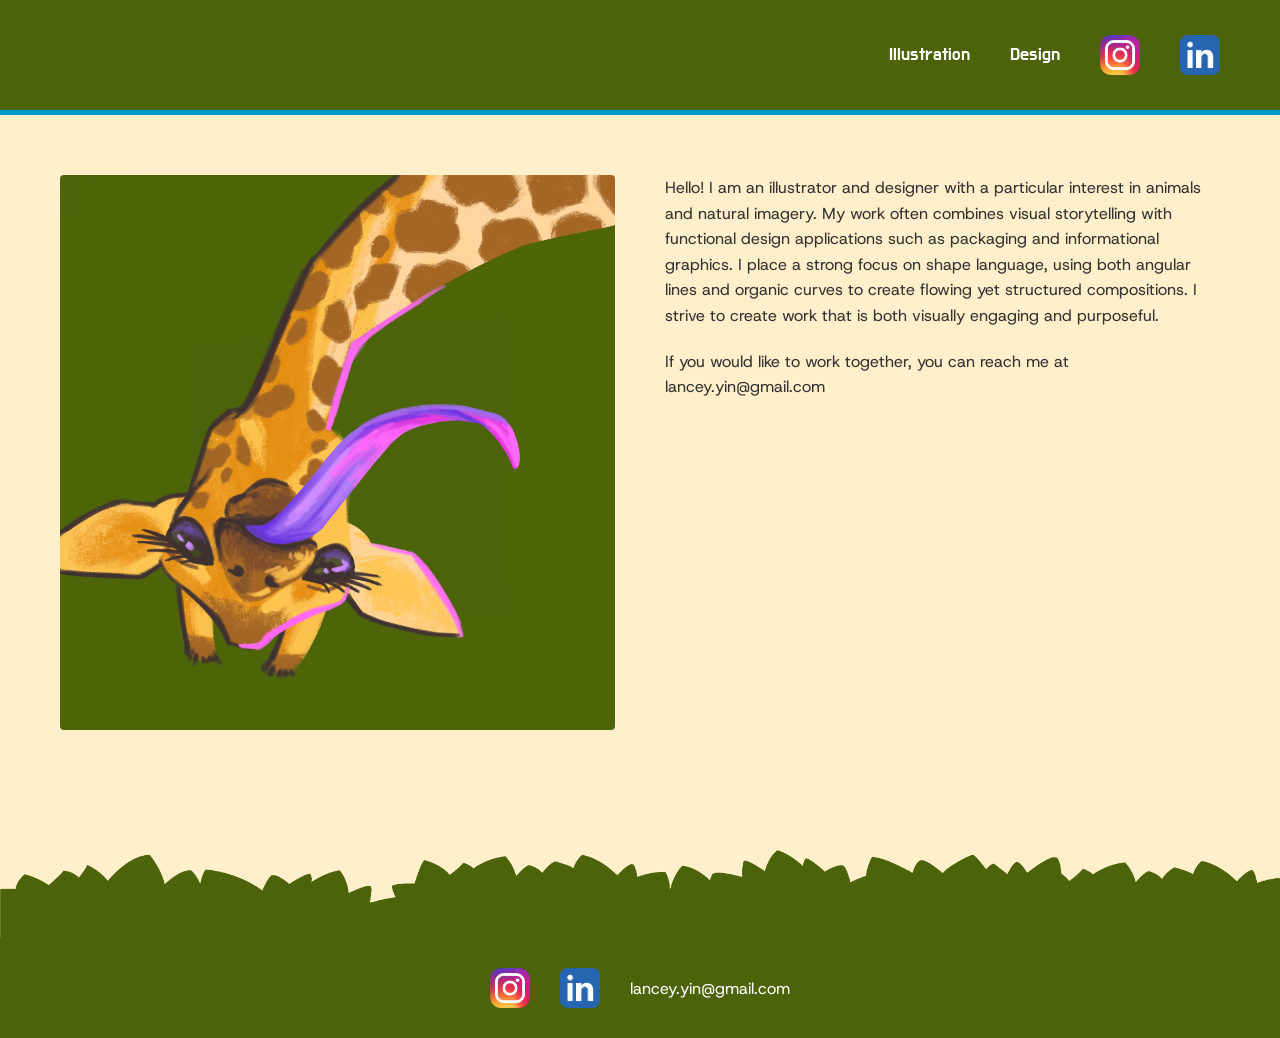
==== index.html @ ee48d273 "Update index.html hedaer" ====
<!DOCTYPE html>
<html lang="en">
<head>
    <meta charset="UTF-8">
    <meta name="viewport" content="width=device-width, initial-scale=1.0">
    <title>Lancey Yin - Illustrator & Designer</title>
    <link href="https://fonts.googleapis.com/css2?family=Do+Hyeon&family=Host+Grotesk:wght@400;600&display=swap" rel="stylesheet">
    <link rel="stylesheet" href="styles.css">
</head>
<body>
    <!-- Header -->
<header class="header">
    <div class="container">
        <a href="index.html" class="logo"></a>        
        <nav class="nav">
            <a href="illustration.html">Illustration</a>
            <a href="design.html">Design</a>
            <a href="https://www.instagram.com/giraffemandraws/" class="social-icon instagram-icon"></a>
            <a href="https://www.linkedin.com/in/lancey-yin/" class="social-icon linkedin-icon"></a>
        </nav>
    </div>
</header>

    <!-- Main Content -->
    <main class="main-content">
        <div class="container">
            <section class="about-section">
                <img src="assets/Bio Image.png" alt="Bio Image" class="bio-image">
                <div class="about-text">
                    <p>Hello! I am an illustrator and designer with a particular interest in animals and natural imagery. My work often combines visual storytelling with functional design applications such as packaging and informational graphics. I place a strong focus on shape language, using both angular lines and organic curves to create flowing yet structured compositions. I strive to create work that is both visually engaging and purposeful.</p>
                    <p>If you would like to work together, you can reach me at lancey.yin@gmail.com</p>
                </div>
            </section>
        </div>
    </main>

    <!-- Footer -->
    <img src="assets/footer image.png" alt="Footer decoration" class="footer-decoration">
    <footer class="footer">
        <div class="container">
            <div class="footer-content">
                <a href="https://www.instagram.com/giraffemandraws/" class="social-icon instagram-icon"></a>
                <a href="https://www.linkedin.com/in/lancey-yin/" class="social-icon linkedin-icon"></a>
                <span class="footer-email">lancey.yin@gmail.com</span>
            </div>
        </div>
    </footer>
</body>
</html>
---- styles.css ----
* { margin: 0; padding: 0; box-sizing: border-box; }
body { font-family: 'Host Grotesk', sans-serif; background-color: #FFEFCA; color: #333; }
.container { max-width: 1200px; margin: 0 auto; padding: 0 20px; }
.header { background-color: #4C630A; padding: 30px 0; border-bottom: 5px solid #0099cc; }
.header .container { display: flex; justify-content: space-between; align-items: center; }
.logo {
  display: block;
  width: auto;   /* set this manually */
  height: 50px;   /* set this manually */
  background-image: url('assets/icon-logo text long.png');
  background-size: contain;
  background-repeat: no-repeat;
  background-position: center;
}
.nav { display: flex; gap: 40px; align-items: center; }
.nav a:not(.social-icon) { font-family: 'Do Hyeon', sans-serif; font-size: 18px; color: white; text-decoration: none; transition: opacity 0.3s; }
.nav a:not(.social-icon):hover { opacity: 0.8; }
.social-icon { width: 40px; height: 40px; display: inline-block; border-radius: 4px; cursor: pointer; transition: transform 0.2s; background-size: contain; background-repeat: no-repeat; background-position: center; }
.social-icon:hover { transform: scale(1.1); }
.instagram-icon { background-image: url('assets/icon-instragram small.png'); }
.linkedin-icon { background-image: url('assets/icon-linkedin small.png'); }
.main-content { padding: 60px 0; background-color: #FFEFCA; min-height: calc(100vh - 300px); }
.about-section { display: grid; grid-template-columns: 1fr 1fr; gap: 50px; align-items: start; }
.bio-image { width: 100%; height: auto; border-radius: 4px; }
.about-text { display: flex; flex-direction: column; gap: 20px; font-size: 16px; line-height: 1.6; }
.footer-decoration { width: 100%; height: auto; display: block; margin-top: 60px; margin-bottom: -5px; }
.footer { background-color: #4C630A; padding: 30px 0; margin-top: 0px; position: relative; }
.footer .container { display: flex; justify-content: center; align-items: center; }
.footer-content { display: flex; gap: 30px; align-items: center; }
.footer-email { font-family: 'Host Grotesk', sans-serif; color: white; font-size: 16px; }

/* Portfolio Items */
.portfolio-item { display: grid; grid-template-columns: 1fr 1fr; gap: 40px; align-items: start; margin-bottom: 30px; cursor: pointer; }
.portfolio-image { width: 100%; height: auto; border-radius: 4px; }
.portfolio-text h2 { font-family: 'Do Hyeon', sans-serif; font-size: 28px; color: #333; margin-bottom: 15px; }
.portfolio-text p { font-family: 'Host Grotesk', sans-serif; font-size: 16px; line-height: 1.6; color: #333; }

/* Modal */
.modal { display: none; position: fixed; z-index: 1000; left: 0; top: 0; width: 100%; height: 100%; background-color: rgba(0, 0, 0, 0.5); animation: fadeIn 0.3s ease-in; overflow: hidden; }
.modal.show { display: flex; align-items: flex-end; }
.modal-content { background-color: #FFEFCA; width: 100%; padding: 40px 20px; max-height: 90vh; overflow-y: auto; animation: slideUp 0.5s ease-out; max-width: 1240px; margin: 0 auto; border-radius: 8px 8px 0 0; scrollbar-width: none; -ms-overflow-style: none; }
.modal-content::-webkit-scrollbar { display: none; }
.modal-header { display: flex; flex-direction: column; align-items: flex-start; gap: 12px; margin-bottom: 30px; }
.close-btn { font-family: 'Do Hyeon', sans-serif; font-size: 24px; cursor: pointer; background: none; border: none; color: #333; }
.modal-title { font-family: 'Do Hyeon', sans-serif; font-size: 32px; color: #333; }
.modal-description { font-family: 'Host Grotesk', sans-serif; font-size: 16px; line-height: 1.6; color: #333; margin-bottom: 40px; max-width: 1200px; }
.gallery-grid { display: grid; grid-template-columns: repeat(auto-fit, minmax(250px, 1fr)); gap: 30px; margin-bottom: 40px; max-width: 1200px; }
.gallery-item { width: 100%; height: auto; }
.gallery-item img { width: 100%; height: auto; border-radius: 4px; }
.modal-footer { display: flex; justify-content: center; margin-top: 40px; }
.close-btn-footer { font-family: 'Do Hyeon', sans-serif; font-size: 18px; cursor: pointer; background: none; border: none; color: #333; }

/* Animations */
@keyframes fadeIn { from { opacity: 0; } to { opacity: 1; } }
@keyframes slideUp { from { transform: translateY(100%); } to { transform: translateY(0); } }

/* Illustration Page */
.section-title { font-family: 'Do Hyeon', sans-serif; font-size: 24px; color: #333; text-align: center; margin-bottom: 30px; }
.illus-grid { margin-bottom: 60px; }
.narrative-grid { display: flex; gap: 20px; justify-content: center; }
.narrative-thumb { width: 45%; height: 300px; object-fit: cover; border-radius: 4px; cursor: pointer; transition: opacity 0.2s; }
.narrative-thumb:hover { opacity: 0.85; }
.personal-grid { columns: 3; column-gap: 10px; }
.personal-img { width: 100%; height: auto; border-radius: 4px; cursor: pointer; transition: opacity 0.2s; display: block; margin-bottom: 10px; break-inside: avoid; }
.personal-img:hover { opacity: 0.85; }

/* Lightbox */
.lightbox { display: none; position: fixed; z-index: 2000; left: 0; top: 0; width: 100%; height: 100%; background-color: rgba(0,0,0,0.85); justify-content: center; align-items: center; overflow: hidden; }
.lightbox.show { display: flex; }
.lightbox-close { position: absolute; top: 20px; left: 20px; font-family: 'Do Hyeon', sans-serif; font-size: 20px; color: white; background: none; border: none; cursor: pointer; z-index: 2001; }
.lightbox-hint { position: absolute; bottom: 20px; left: 50%; transform: translateX(-50%); font-family: 'Host Grotesk', sans-serif; font-size: 13px; color: rgba(255,255,255,0.6); z-index: 2001; pointer-events: none; }
#lightbox-img { max-width: 90vw; max-height: 90vh; width: auto; height: auto; border-radius: 4px; cursor: zoom-in; transform-origin: center center; transition: transform 0.1s ease; user-select: none; -webkit-user-drag: none; }
#lightbox-img.zoomed { cursor: grab; }
#lightbox-img.dragging { cursor: grabbing; transition: none; }

/* Responsive */
@media (max-width: 768px) { .about-section { grid-template-columns: 1fr; } .nav { gap: 20px; } .nav a:not(.social-icon) { font-size: 14px; } .portfolio-item { grid-template-columns: 1fr; } .gallery-grid { grid-template-columns: 1fr; } .narrative-grid { flex-direction: column; align-items: center; } .narrative-thumb { width: 100%; height: 250px; } .personal-grid { columns: 2; } }
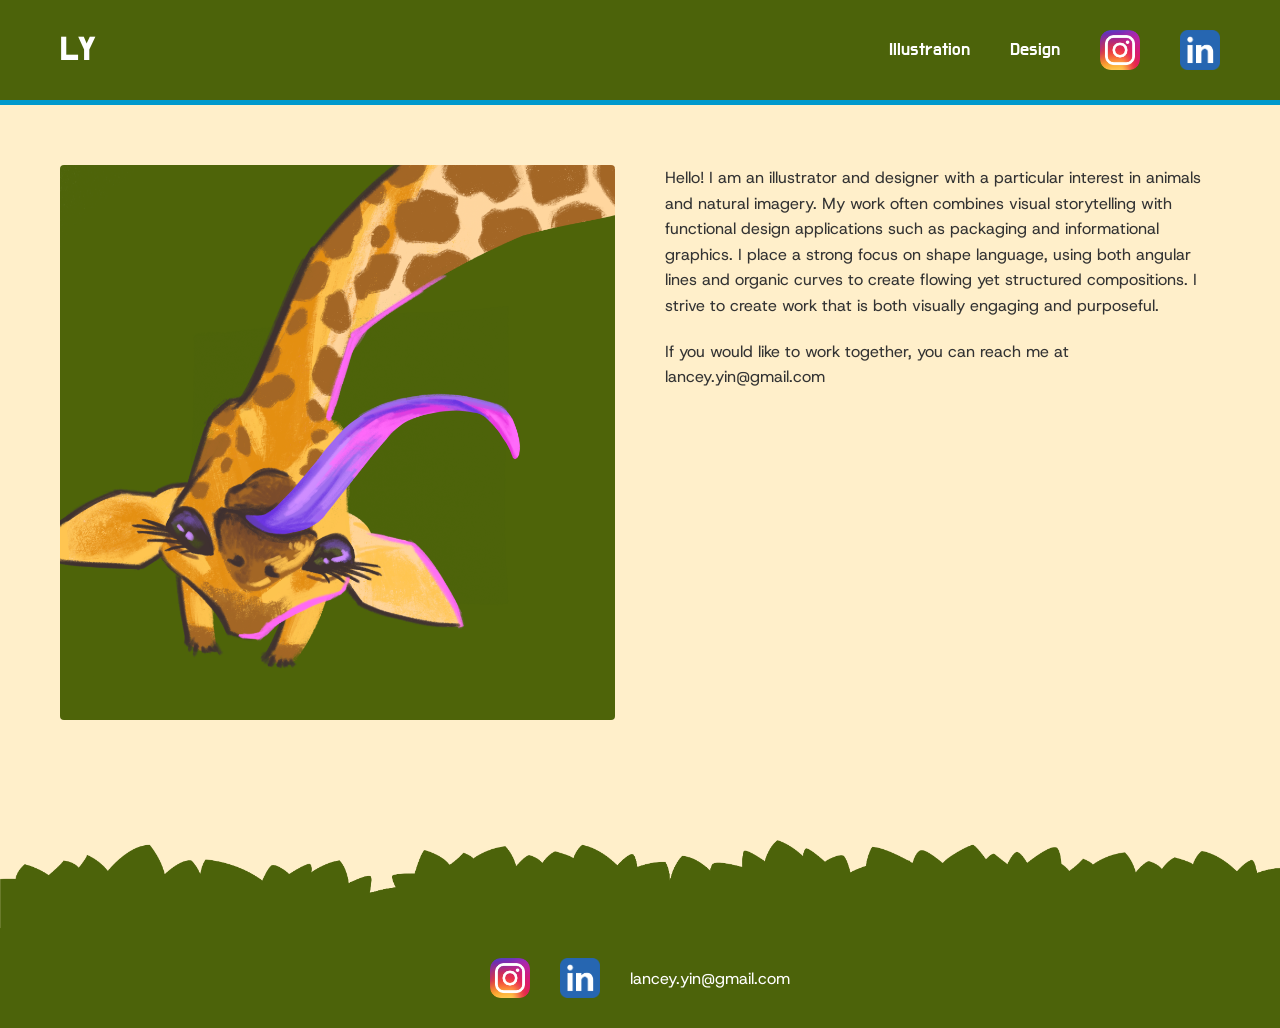
==== commit 407e9e89: "restored to old file" ====
--- a/index.html
+++ b/index.html
@@ -9,17 +9,17 @@
 </head>
 <body>
     <!-- Header -->
-<header class="header">
-    <div class="container">
-        <a href="index.html" class="logo"></a>        
-        <nav class="nav">
-            <a href="illustration.html">Illustration</a>
-            <a href="design.html">Design</a>
-            <a href="https://www.instagram.com/giraffemandraws/" class="social-icon instagram-icon"></a>
-            <a href="https://www.linkedin.com/in/lancey-yin/" class="social-icon linkedin-icon"></a>
-        </nav>
-    </div>
-</header>
+    <header class="header">
+        <div class="container">
+            <div class="logo">LY</div>
+            <nav class="nav">
+                <a href="illustration.html">Illustration</a>
+                <a href="design.html">Design</a>
+                <a href="https://www.instagram.com/giraffemandraws/" class="social-icon instagram-icon"></a>
+                <a href="https://www.linkedin.com/in/lancey-yin/" class="social-icon linkedin-icon"></a>
+            </nav>
+        </div>
+    </header>
 
     <!-- Main Content -->
     <main class="main-content">
--- a/styles.css
+++ b/styles.css
@@ -3,15 +3,7 @@
 .container { max-width: 1200px; margin: 0 auto; padding: 0 20px; }
 .header { background-color: #4C630A; padding: 30px 0; border-bottom: 5px solid #0099cc; }
 .header .container { display: flex; justify-content: space-between; align-items: center; }
-.logo {
-  display: block;
-  width: auto;   /* set this manually */
-  height: 50px;   /* set this manually */
-  background-image: url('assets/icon-logo text long.png');
-  background-size: contain;
-  background-repeat: no-repeat;
-  background-position: center;
-}
+.logo { font-family: 'Do Hyeon', sans-serif; font-size: 32px; color: white; font-weight: bold; }
 .nav { display: flex; gap: 40px; align-items: center; }
 .nav a:not(.social-icon) { font-family: 'Do Hyeon', sans-serif; font-size: 18px; color: white; text-decoration: none; transition: opacity 0.3s; }
 .nav a:not(.social-icon):hover { opacity: 0.8; }
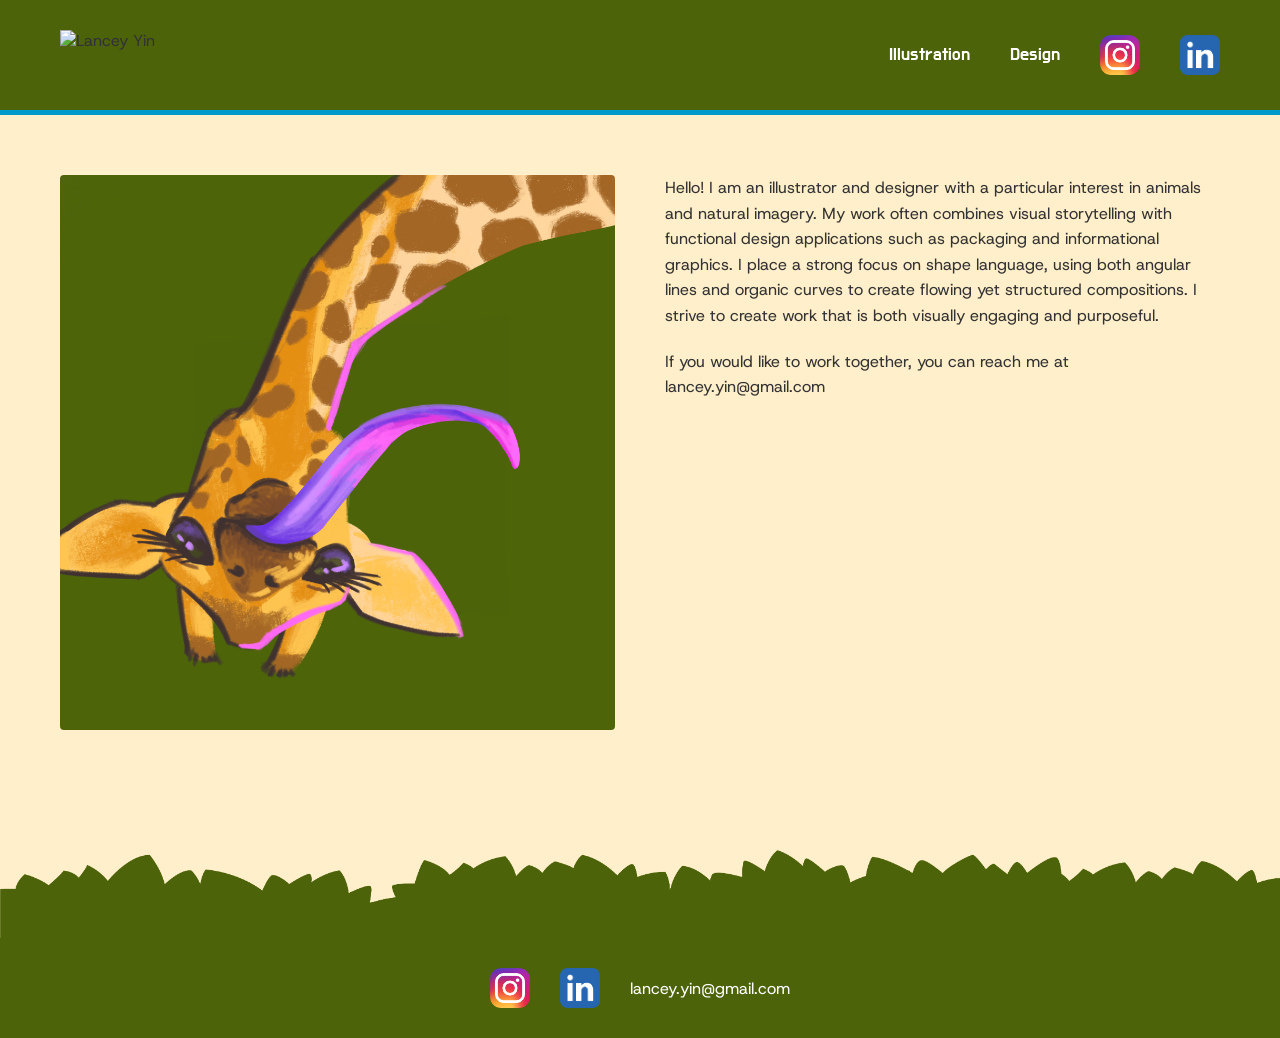
==== commit a156b540: "header image test" ====
--- a/index.html
+++ b/index.html
@@ -11,7 +11,7 @@
     <!-- Header -->
     <header class="header">
         <div class="container">
-            <div class="logo">LY</div>
+            <img src="assets/icon-logo text.png" alt="Lancey Yin" class="logo">
             <nav class="nav">
                 <a href="illustration.html">Illustration</a>
                 <a href="design.html">Design</a>
--- a/styles.css
+++ b/styles.css
@@ -3,7 +3,7 @@
 .container { max-width: 1200px; margin: 0 auto; padding: 0 20px; }
 .header { background-color: #4C630A; padding: 30px 0; border-bottom: 5px solid #0099cc; }
 .header .container { display: flex; justify-content: space-between; align-items: center; }
-.logo { font-family: 'Do Hyeon', sans-serif; font-size: 32px; color: white; font-weight: bold; }
+.logo { display: block; height: 50px; width: auto; }
 .nav { display: flex; gap: 40px; align-items: center; }
 .nav a:not(.social-icon) { font-family: 'Do Hyeon', sans-serif; font-size: 18px; color: white; text-decoration: none; transition: opacity 0.3s; }
 .nav a:not(.social-icon):hover { opacity: 0.8; }
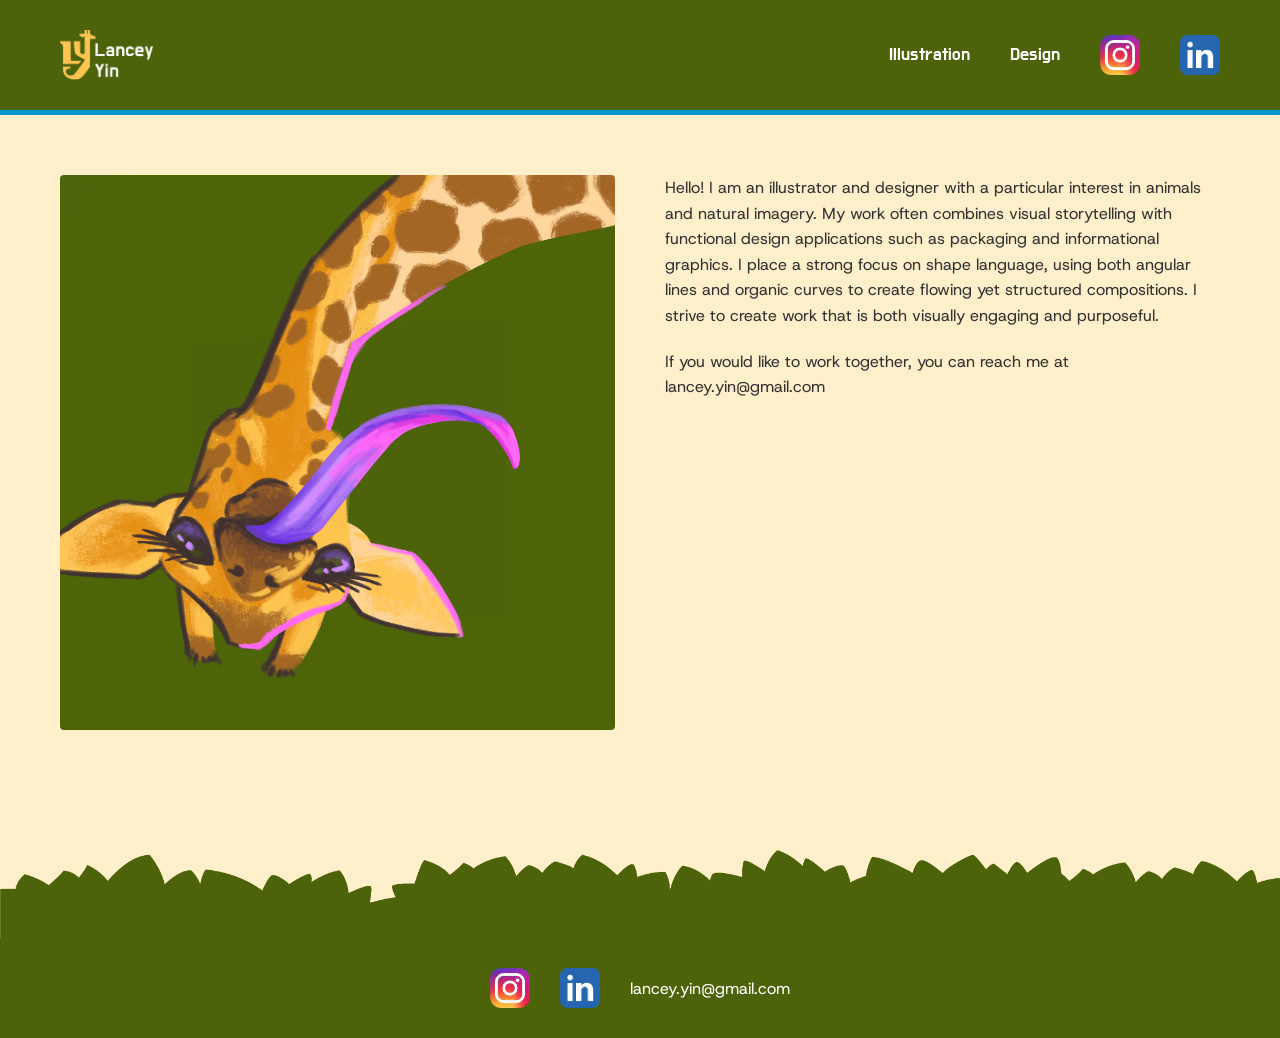
==== commit 13227ea1: "Update index.html" ====
--- a/index.html
+++ b/index.html
@@ -11,7 +11,7 @@
     <!-- Header -->
     <header class="header">
         <div class="container">
-            <img src="assets/icon-logo text.png" alt="Lancey Yin" class="logo">
+            <img src="assets/Icon-logo text.png" alt="Lancey Yin" class="logo">
             <nav class="nav">
                 <a href="illustration.html">Illustration</a>
                 <a href="design.html">Design</a>
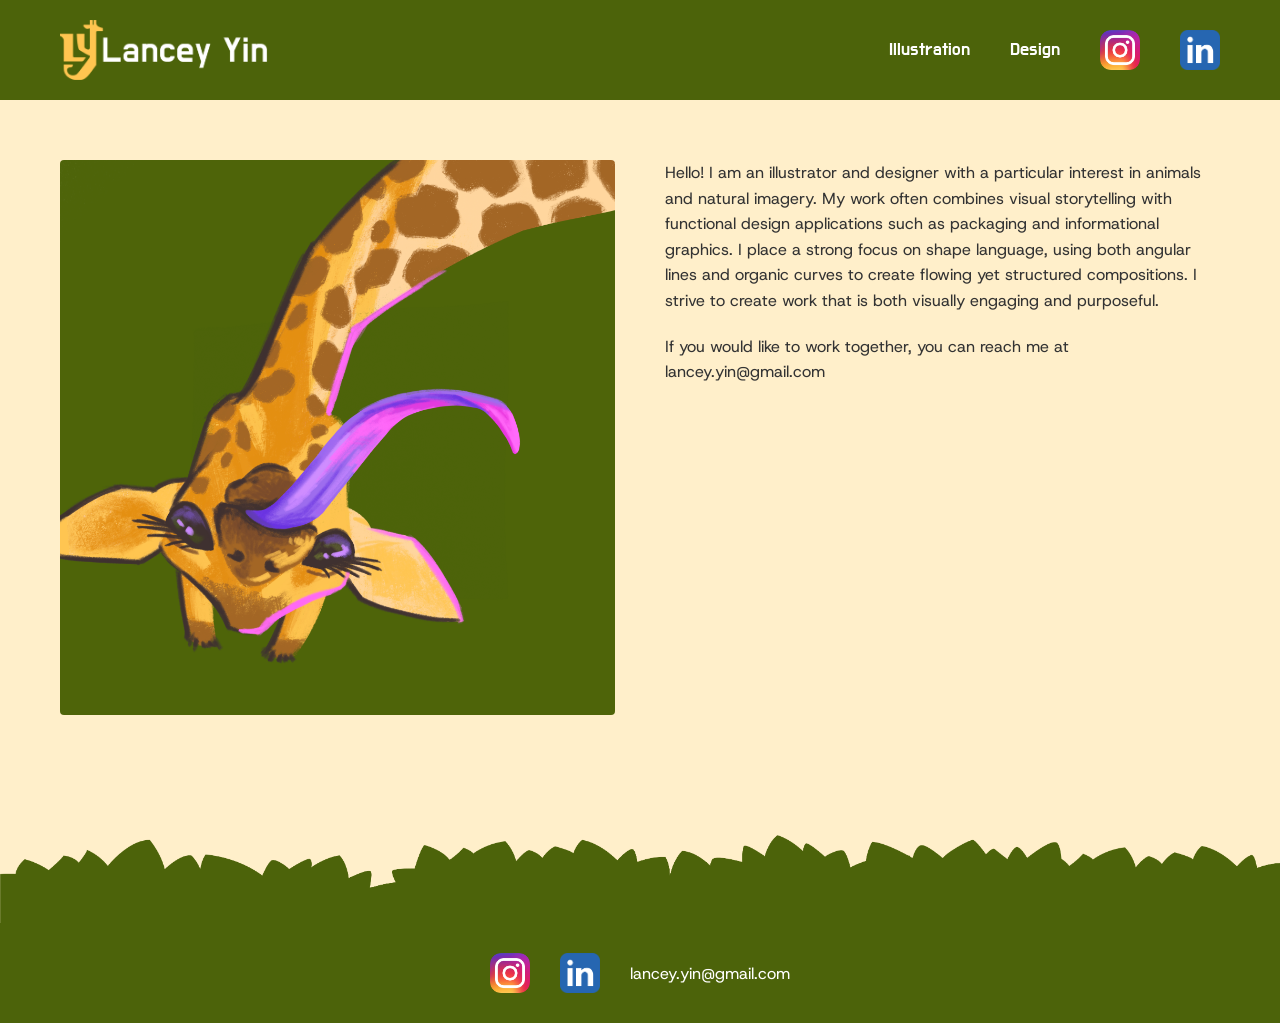
==== commit 35932b03: "relinked to long logo" ====
--- a/index.html
+++ b/index.html
@@ -11,7 +11,7 @@
     <!-- Header -->
     <header class="header">
         <div class="container">
-            <img src="assets/Icon-logo text.png" alt="Lancey Yin" class="logo">
+            <img src="assets/icon-logo text long.png" alt="Lancey Yin" class="logo">
             <nav class="nav">
                 <a href="illustration.html">Illustration</a>
                 <a href="design.html">Design</a>
--- a/styles.css
+++ b/styles.css
@@ -1,9 +1,9 @@
 * { margin: 0; padding: 0; box-sizing: border-box; }
 body { font-family: 'Host Grotesk', sans-serif; background-color: #FFEFCA; color: #333; }
 .container { max-width: 1200px; margin: 0 auto; padding: 0 20px; }
-.header { background-color: #4C630A; padding: 30px 0; border-bottom: 5px solid #0099cc; }
+.header { background-color: #4C630A; padding: 20px 0; }
 .header .container { display: flex; justify-content: space-between; align-items: center; }
-.logo { display: block; height: 50px; width: auto; }
+.logo { display: block; height: 60px; width: auto; }
 .nav { display: flex; gap: 40px; align-items: center; }
 .nav a:not(.social-icon) { font-family: 'Do Hyeon', sans-serif; font-size: 18px; color: white; text-decoration: none; transition: opacity 0.3s; }
 .nav a:not(.social-icon):hover { opacity: 0.8; }
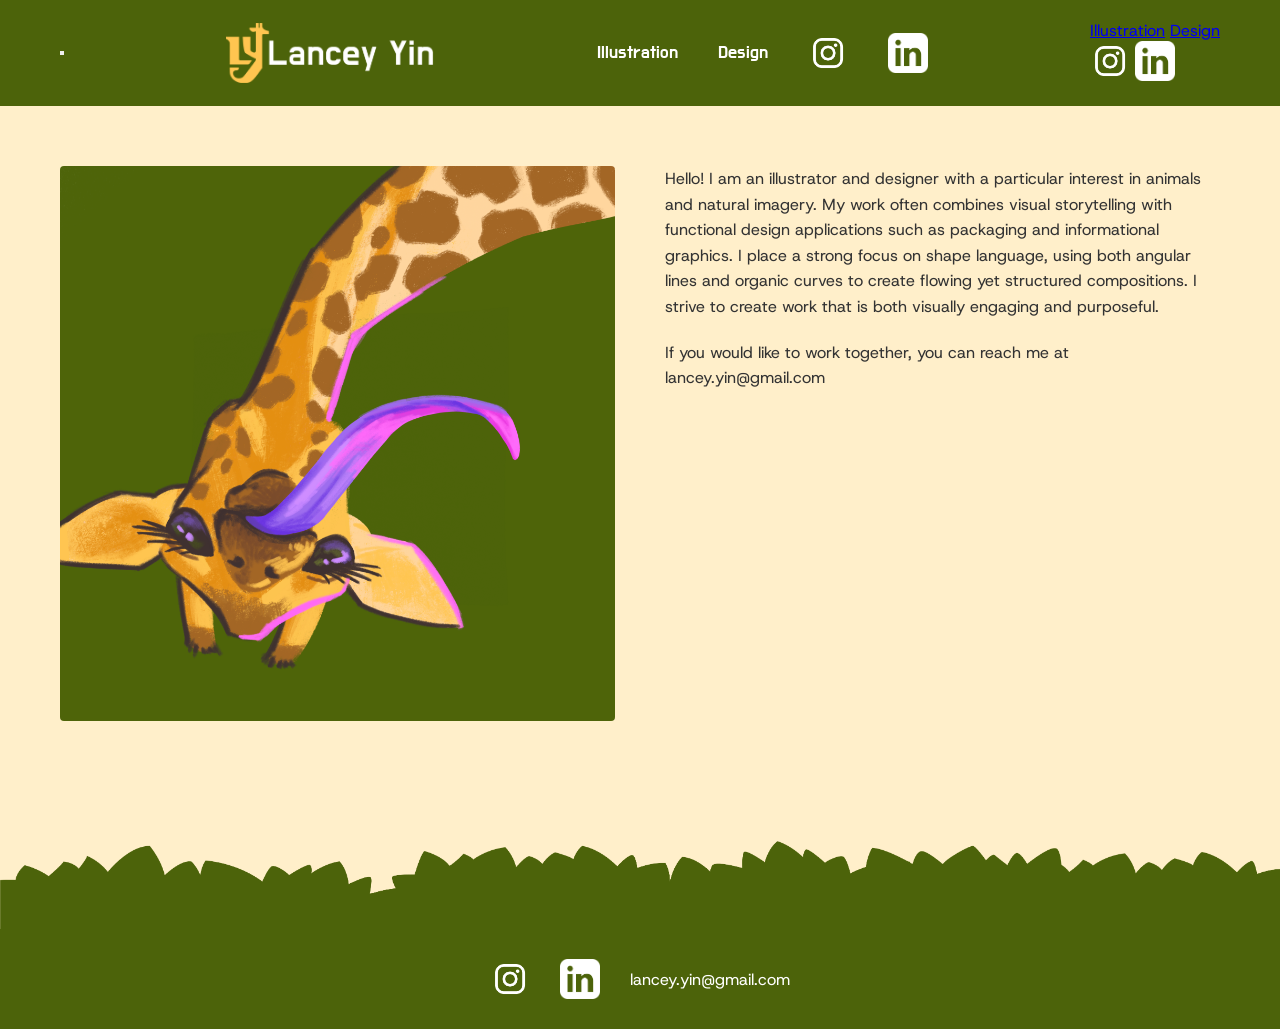
==== commit 0703e292: "Implement mobile menu toggle in header Added a mobile menu toggle functionality and updated the head" ====
--- a/index.html
+++ b/index.html
@@ -10,16 +10,31 @@
 <body>
     <!-- Header -->
     <header class="header">
-        <div class="container">
-            <img src="assets/icon-logo text long.png" alt="Lancey Yin" class="logo">
-            <nav class="nav">
+    <div class="container">
+        <button class="hamburger" onclick="toggleMenu()" aria-label="Menu">
+            <span></span>
+            <span></span>
+            <span></span>
+        </button>
+        <a href="index.html"><img src="assets/icon-logo text long.png" alt="Lancey Yin" class="logo"></a>
+        <nav class="nav">
+            <a href="illustration.html">Illustration</a>
+            <a href="design.html">Design</a>
+            <a href="https://www.instagram.com/giraffemandraws/" class="social-icon instagram-icon"></a>
+            <a href="https://www.linkedin.com/in/lancey-yin/" class="social-icon linkedin-icon"></a>
+        </nav>
+        <div class="mobile-menu" id="mobileMenu">
+            <div class="mobile-menu-links">
                 <a href="illustration.html">Illustration</a>
                 <a href="design.html">Design</a>
-                <a href="https://www.instagram.com/giraffemandraws/" class="social-icon instagram-icon"></a>
-                <a href="https://www.linkedin.com/in/lancey-yin/" class="social-icon linkedin-icon"></a>
-            </nav>
+                <div class="mobile-menu-icons">
+                    <a href="https://www.instagram.com/giraffemandraws/" class="social-icon instagram-icon"></a>
+                    <a href="https://www.linkedin.com/in/lancey-yin/" class="social-icon linkedin-icon"></a>
+                </div>
+            </div>
         </div>
-    </header>
+    </div>
+</header>
 
     <!-- Main Content -->
     <main class="main-content">
@@ -45,5 +60,19 @@
             </div>
         </div>
     </footer>
+    <script>
+    function toggleMenu() {
+        document.getElementById('mobileMenu').classList.toggle('open');
+    }
+
+    // Close menu if user clicks outside of it
+    document.addEventListener('click', function(e) {
+        const menu = document.getElementById('mobileMenu');
+        const hamburger = document.querySelector('.hamburger');
+        if (menu && hamburger && !menu.contains(e.target) && !hamburger.contains(e.target)) {
+            menu.classList.remove('open');
+        }
+    });
+</script>
 </body>
 </html>
--- a/styles.css
+++ b/styles.css
@@ -9,8 +9,8 @@
 .nav a:not(.social-icon):hover { opacity: 0.8; }
 .social-icon { width: 40px; height: 40px; display: inline-block; border-radius: 4px; cursor: pointer; transition: transform 0.2s; background-size: contain; background-repeat: no-repeat; background-position: center; }
 .social-icon:hover { transform: scale(1.1); }
-.instagram-icon { background-image: url('assets/icon-instragram small.png'); }
-.linkedin-icon { background-image: url('assets/icon-linkedin small.png'); }
+.instagram-icon { background-image: url('assets/icon-instagram white.png'); }
+.linkedin-icon { background-image: url('assets/icon-linkedin white.png'); }
 .main-content { padding: 60px 0; background-color: #FFEFCA; min-height: calc(100vh - 300px); }
 .about-section { display: grid; grid-template-columns: 1fr 1fr; gap: 50px; align-items: start; }
 .bio-image { width: 100%; height: auto; border-radius: 4px; }
@@ -24,6 +24,7 @@
 /* Portfolio Items */
 .portfolio-item { display: grid; grid-template-columns: 1fr 1fr; gap: 40px; align-items: start; margin-bottom: 30px; cursor: pointer; }
 .portfolio-image { width: 100%; height: auto; border-radius: 4px; }
+.portfolio-image:hover { opacity: 0.85; }
 .portfolio-text h2 { font-family: 'Do Hyeon', sans-serif; font-size: 28px; color: #333; margin-bottom: 15px; }
 .portfolio-text p { font-family: 'Host Grotesk', sans-serif; font-size: 16px; line-height: 1.6; color: #333; }
 
@@ -52,9 +53,9 @@
 .narrative-grid { display: flex; gap: 20px; justify-content: center; }
 .narrative-thumb { width: 45%; height: 300px; object-fit: cover; border-radius: 4px; cursor: pointer; transition: opacity 0.2s; }
 .narrative-thumb:hover { opacity: 0.85; }
-.personal-grid { columns: 3; column-gap: 10px; }
-.personal-img { width: 100%; height: auto; border-radius: 4px; cursor: pointer; transition: opacity 0.2s; display: block; margin-bottom: 10px; break-inside: avoid; }
-.personal-img:hover { opacity: 0.85; }
+.personal-grid { display: flex; flex-wrap: wrap; gap: 10px; justify-content: center; }
+.personal-grid .personal-img { width: auto; height: 280px; object-fit: contain; border-radius: 4px; cursor: pointer; transition: opacity 0.2s; display: block; }
+.personal-grid .personal-img:hover { opacity: 0.85; }
 
 /* Lightbox */
 .lightbox { display: none; position: fixed; z-index: 2000; left: 0; top: 0; width: 100%; height: 100%; background-color: rgba(0,0,0,0.85); justify-content: center; align-items: center; overflow: hidden; }
@@ -66,4 +67,87 @@
 #lightbox-img.dragging { cursor: grabbing; transition: none; }
 
 /* Responsive */
-@media (max-width: 768px) { .about-section { grid-template-columns: 1fr; } .nav { gap: 20px; } .nav a:not(.social-icon) { font-size: 14px; } .portfolio-item { grid-template-columns: 1fr; } .gallery-grid { grid-template-columns: 1fr; } .narrative-grid { flex-direction: column; align-items: center; } .narrative-thumb { width: 100%; height: 250px; } .personal-grid { columns: 2; } }
+@media (max-width: 768px) {
+    /* Existing mobile fixes */
+    .about-section { grid-template-columns: 1fr; }
+    .portfolio-item { grid-template-columns: 1fr; }
+    .gallery-grid { grid-template-columns: 1fr; }
+    .narrative-grid { flex-direction: column; align-items: center; }
+    .narrative-thumb { width: 100%; height: 250px; }
+    .personal-grid { columns: unset; }
+    .personal-row { flex-direction: column; }
+    .personal-row .personal-img { height: auto; width: 100%; }
+
+    /* Mobile header */
+    .header .container {
+        position: relative;
+        justify-content: center;
+    }
+    .logo {
+        display: block;
+        margin: 0 auto;
+    }
+    .nav {
+        display: none;
+    }
+    .hamburger {
+        display: flex;
+        flex-direction: column;
+        justify-content: center;
+        gap: 5px;
+        position: absolute;
+        left: 20px;
+        top: 50%;
+        transform: translateY(-50%);
+        background: none;
+        border: none;
+        cursor: pointer;
+        padding: 4px;
+        z-index: 1001;
+    }
+    .hamburger span {
+        display: block;
+        width: 24px;
+        height: 2px;
+        background-color: white;
+        border-radius: 2px;
+        transition: all 0.3s ease;
+    }
+
+    /* Mobile dropdown menu */
+    .mobile-menu {
+        display: block;
+        position: absolute;
+        top: 100%;
+        left: 0;
+        width: 100%;
+        background-color: #4C630A;
+        overflow: hidden;
+        max-height: 0;
+        transition: max-height 0.35s ease, padding 0.35s ease;
+        z-index: 1000;
+        padding: 0;
+    }
+    .mobile-menu.open {
+        max-height: 200px;
+        padding: 16px 0 20px;
+    }
+    .mobile-menu-links {
+        display: flex;
+        flex-direction: column;
+        align-items: center;
+        gap: 14px;
+    }
+    .mobile-menu-links a:not(.social-icon) {
+        font-family: 'Do Hyeon', sans-serif;
+        font-size: 18px;
+        color: white;
+        text-decoration: none;
+    }
+    .mobile-menu-icons {
+        display: flex;
+        justify-content: center;
+        gap: 20px;
+        margin-top: 4px;
+    }
+}
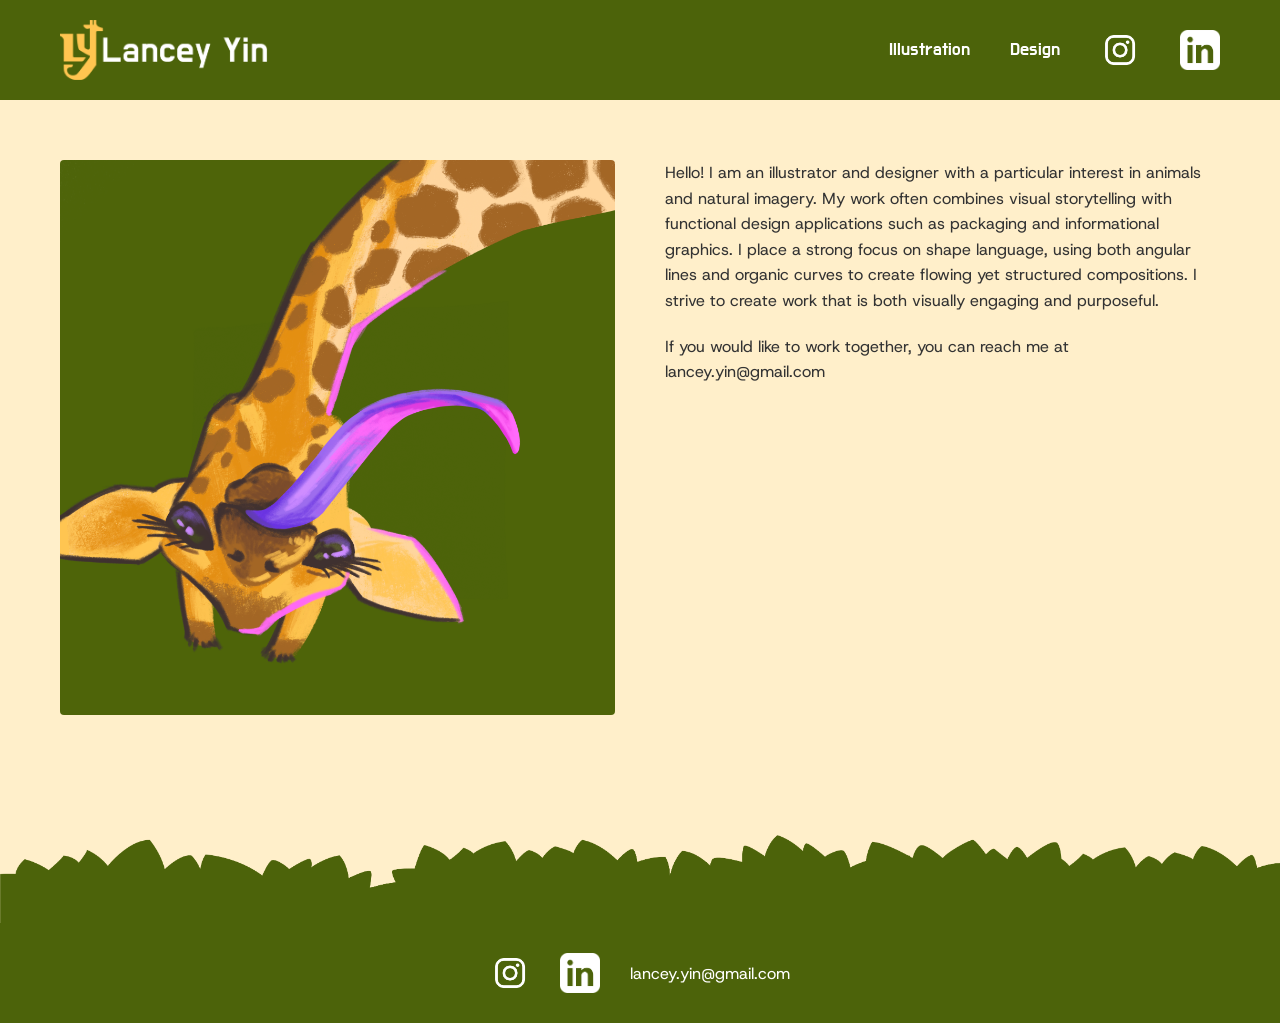
==== commit f6816bcd: "Add theme color meta tag to index.html" ====
--- a/index.html
+++ b/index.html
@@ -3,6 +3,7 @@
 <head>
     <meta charset="UTF-8">
     <meta name="viewport" content="width=device-width, initial-scale=1.0">
+    <meta name="theme-color" content="#4C630A">
     <title>Lancey Yin - Illustrator & Designer</title>
     <link href="https://fonts.googleapis.com/css2?family=Do+Hyeon&family=Host+Grotesk:wght@400;600&display=swap" rel="stylesheet">
     <link rel="stylesheet" href="styles.css">
--- a/styles.css
+++ b/styles.css
@@ -66,6 +66,8 @@
 #lightbox-img.zoomed { cursor: grab; }
 #lightbox-img.dragging { cursor: grabbing; transition: none; }
 
+.hamburger { display: none; }
+.mobile-menu { display: none; }
 /* Responsive */
 @media (max-width: 768px) {
     /* Existing mobile fixes */
@@ -129,14 +131,18 @@
         padding: 0;
     }
     .mobile-menu.open {
-        max-height: 200px;
+        max-height: 50vh;
+        min-height: 50vh;
         padding: 16px 0 20px;
     }
     .mobile-menu-links {
         display: flex;
         flex-direction: column;
         align-items: center;
+        justify-content: center;
         gap: 14px;
+        min-height: 50vh;
+    }
     }
     .mobile-menu-links a:not(.social-icon) {
         font-family: 'Do Hyeon', sans-serif;
